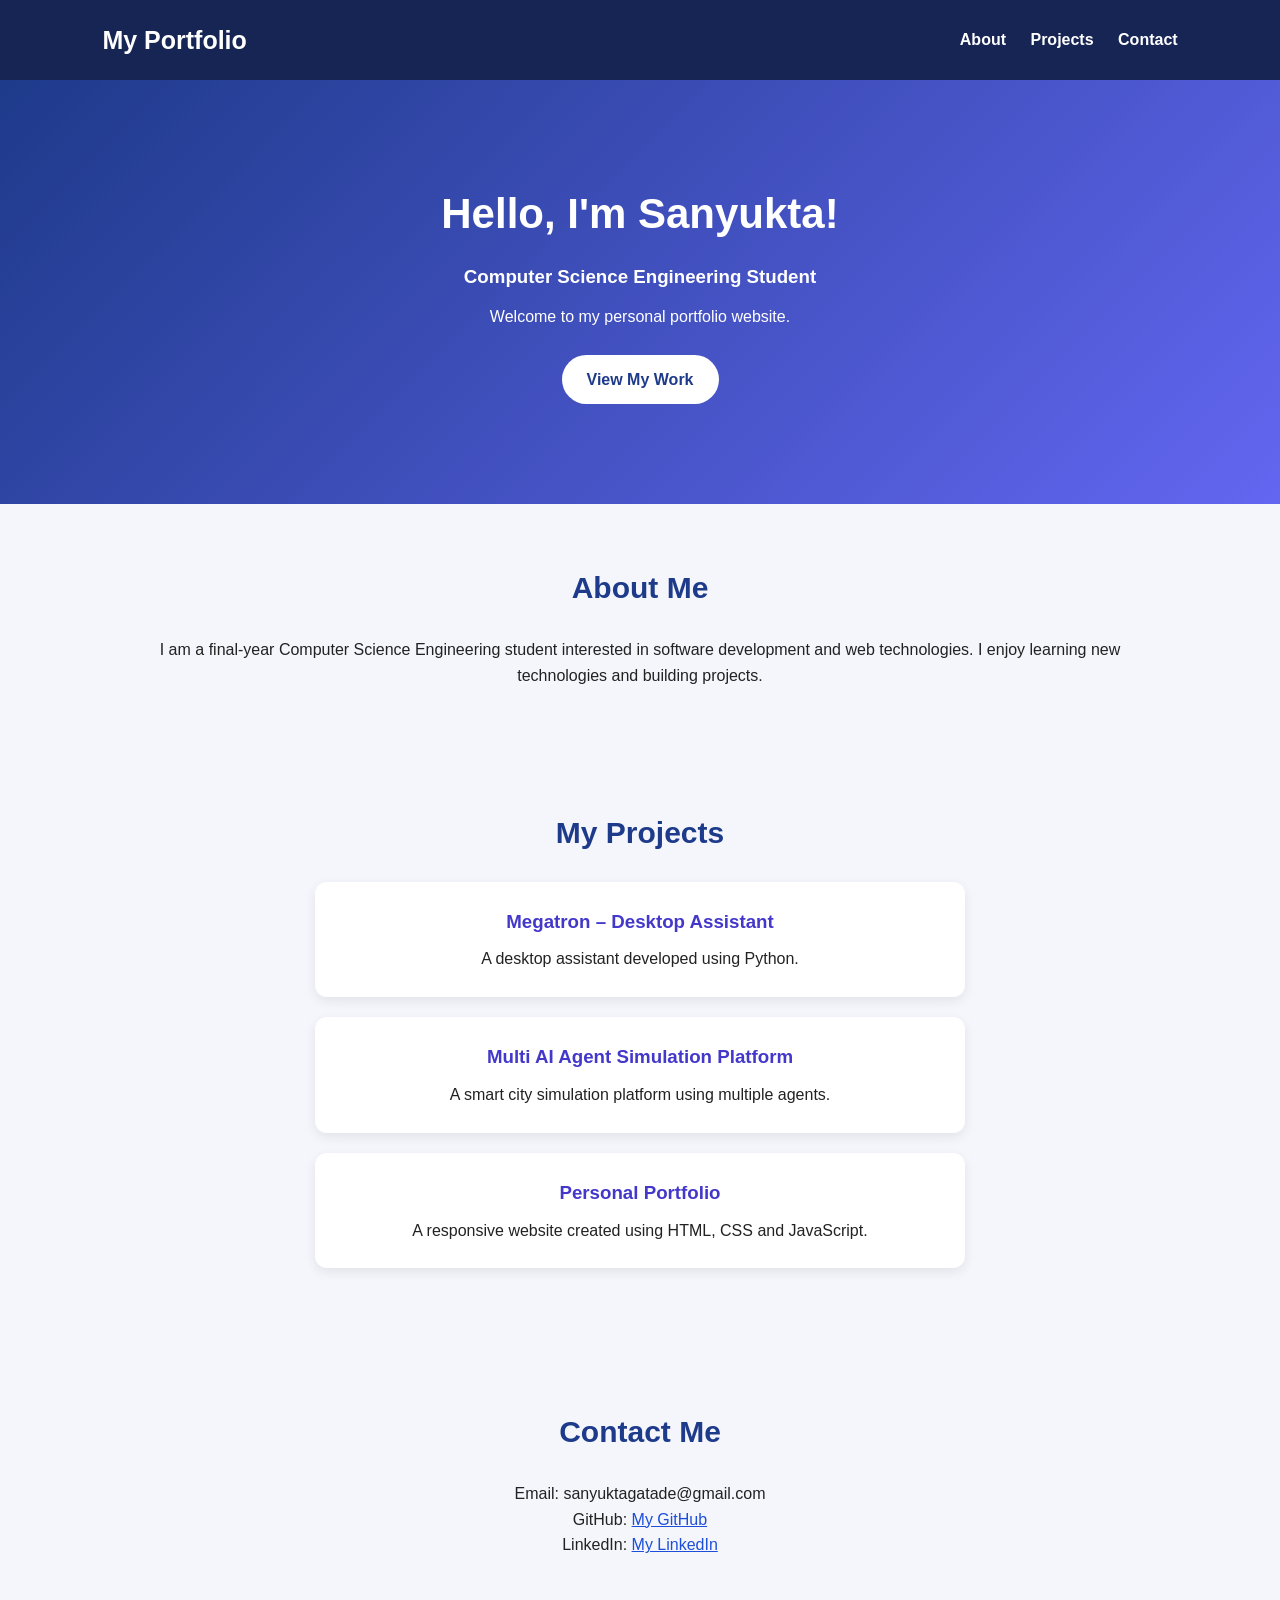
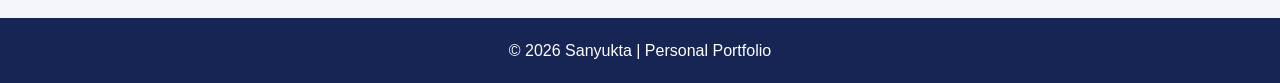
==== index.html @ fa6e3825 "Update LinkedIn link to include target attribute" ====
<!DOCTYPE html>
<html lang="en">
<head>
  <meta charset="UTF-8">
  <meta name="viewport" content="width=device-width, initial-scale=1.0">
  <title>My Personal Portfolio</title>
  <link rel="stylesheet" href="style.css">
</head>
<body>

  <header>
    <h2>My Portfolio</h2>
    <nav>
      <a href="#about">About</a>
      <a href="#projects">Projects</a>
      <a href="#contact">Contact</a>
    </nav>
  </header>

  <section class="hero">
    <h1>Hello, I'm Sanyukta!</h1>
    <h3>Computer Science Engineering Student</h3>
    <p>Welcome to my personal portfolio website.</p>
    <a href="#projects" class="btn">View My Work</a>
  </section>

  <section id="about">
    <h2>About Me</h2>
    <p>
      I am a final-year Computer Science Engineering student
      interested in software development and web technologies.
      I enjoy learning new technologies and building projects.
    </p>
  </section>

  <section id="projects">
    <h2>My Projects</h2>
    <div class="project">
      <h3>Megatron – Desktop Assistant</h3>
      <p>A desktop assistant developed using Python.</p>
    </div>
    <div class="project">
      <h3>Multi AI Agent Simulation Platform</h3>
      <p>A smart city simulation platform using multiple agents.</p>
    </div>
    <div class="project">
      <h3>Personal Portfolio</h3>
      <p>A responsive website created using HTML, CSS and JavaScript.</p>
    </div>
  </section>

  <section id="contact">
    <h2>Contact Me</h2>
    <p>Email: sanyuktagatade@gmail.com</p>
    <p>GitHub: <a href="https://github.com/sanyuktagatade-svg">My GitHub</a></p>
    <p>LinkedIn: <a href="https://www.linkedin.com/in/sanyukta-gatade-0a5b382b7/" target="_blank">My LinkedIn</a>
  </section>

  <footer>
    <p>© 2026 Sanyukta | Personal Portfolio</p>
  </footer>

  <script src="script.js"></script>
</body>
</html>
---- style.css ----
* {
  margin: 0;
  padding: 0;
  box-sizing: border-box;
  scroll-behavior: smooth;
}

body {
  font-family: Arial, sans-serif;
  background: #f4f6fb;
  color: #222;
  line-height: 1.6;
}

header {
  background: #172554;
  color: white;
  padding: 20px 8%;
  display: flex;
  justify-content: space-between;
  align-items: center;
  flex-wrap: wrap;
}

header h2 {
  font-size: 25px;
}

nav a {
  color: white;
  text-decoration: none;
  margin-left: 20px;
  font-weight: bold;
}

nav a:hover {
  color: #93c5fd;
}

.hero {
  text-align: center;
  padding: 100px 20px;
  background: linear-gradient(135deg, #1e3a8a, #6366f1);
  color: white;
}

.hero h1 {
  font-size: 42px;
  margin-bottom: 15px;
}

.hero h3 {
  margin-bottom: 12px;
}

.btn {
  display: inline-block;
  margin-top: 25px;
  padding: 12px 25px;
  background: white;
  color: #1e3a8a;
  border-radius: 25px;
  text-decoration: none;
  font-weight: bold;
}

section {
  padding: 60px 10%;
  text-align: center;
}

section h2 {
  color: #1e3a8a;
  font-size: 30px;
  margin-bottom: 25px;
}

.project {
  background: white;
  padding: 25px;
  margin: 20px auto;
  max-width: 650px;
  border-radius: 12px;
  box-shadow: 0 4px 12px rgba(0,0,0,0.08);
}

.project h3 {
  color: #4338ca;
  margin-bottom: 10px;
}

#contact a {
  color: #1d4ed8;
}

footer {
  background: #172554;
  color: white;
  text-align: center;
  padding: 20px;
}

@media (max-width: 600px) {
  header {
    flex-direction: column;
    gap: 15px;
  }

  nav a {
    margin: 0 7px;
  }

  .hero h1 {
    font-size: 30px;
  }

  section {
    padding: 45px 6%;
  }
}
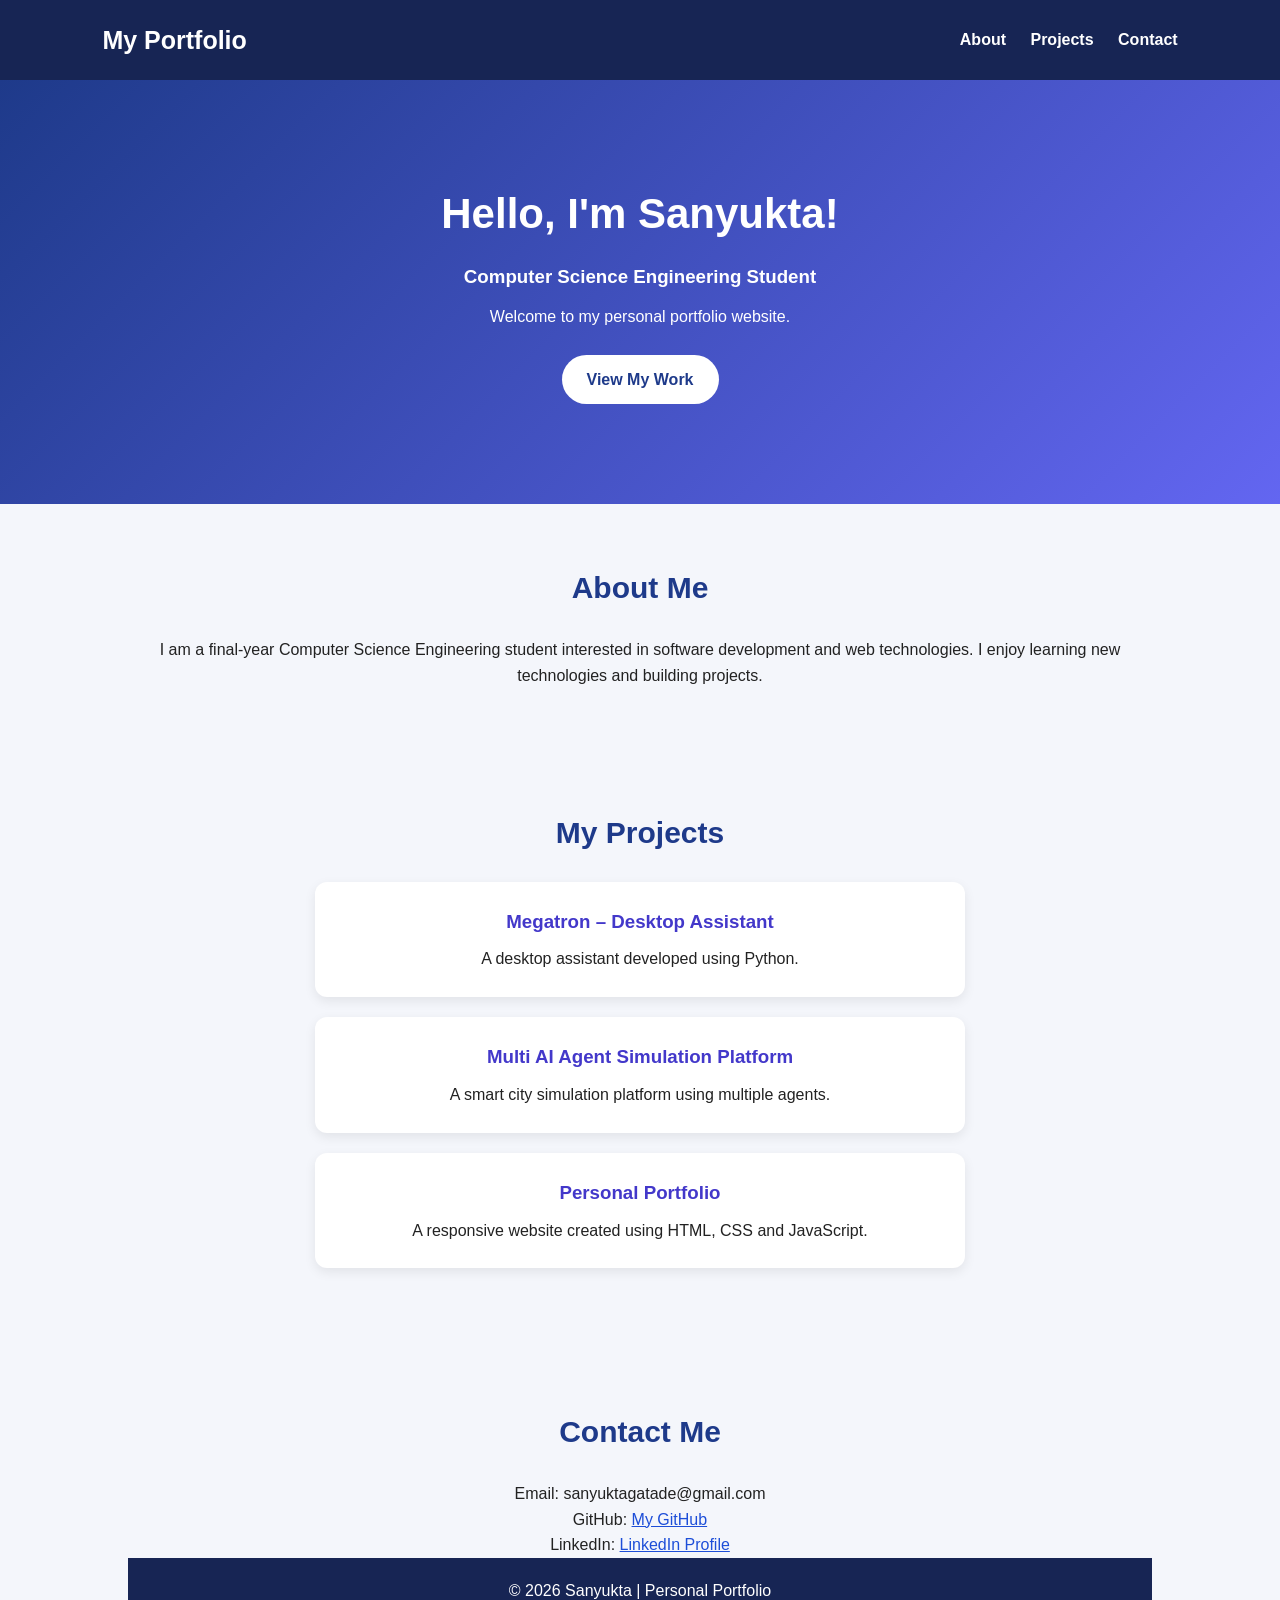
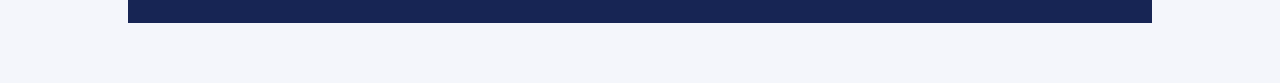
==== commit 941a2edb: "Update LinkedIn link text in index.html" ====
--- a/index.html
+++ b/index.html
@@ -53,7 +53,7 @@
     <h2>Contact Me</h2>
     <p>Email: sanyuktagatade@gmail.com</p>
     <p>GitHub: <a href="https://github.com/sanyuktagatade-svg">My GitHub</a></p>
-    <p>LinkedIn: <a href="https://www.linkedin.com/in/sanyukta-gatade-0a5b382b7/" target="_blank">My LinkedIn</a>
+    <p>LinkedIn: <a href="https://www.linkedin.com/in/sanyukta-gatade-0a5b382b7/">LinkedIn Profile</a></
   </section>
 
   <footer>
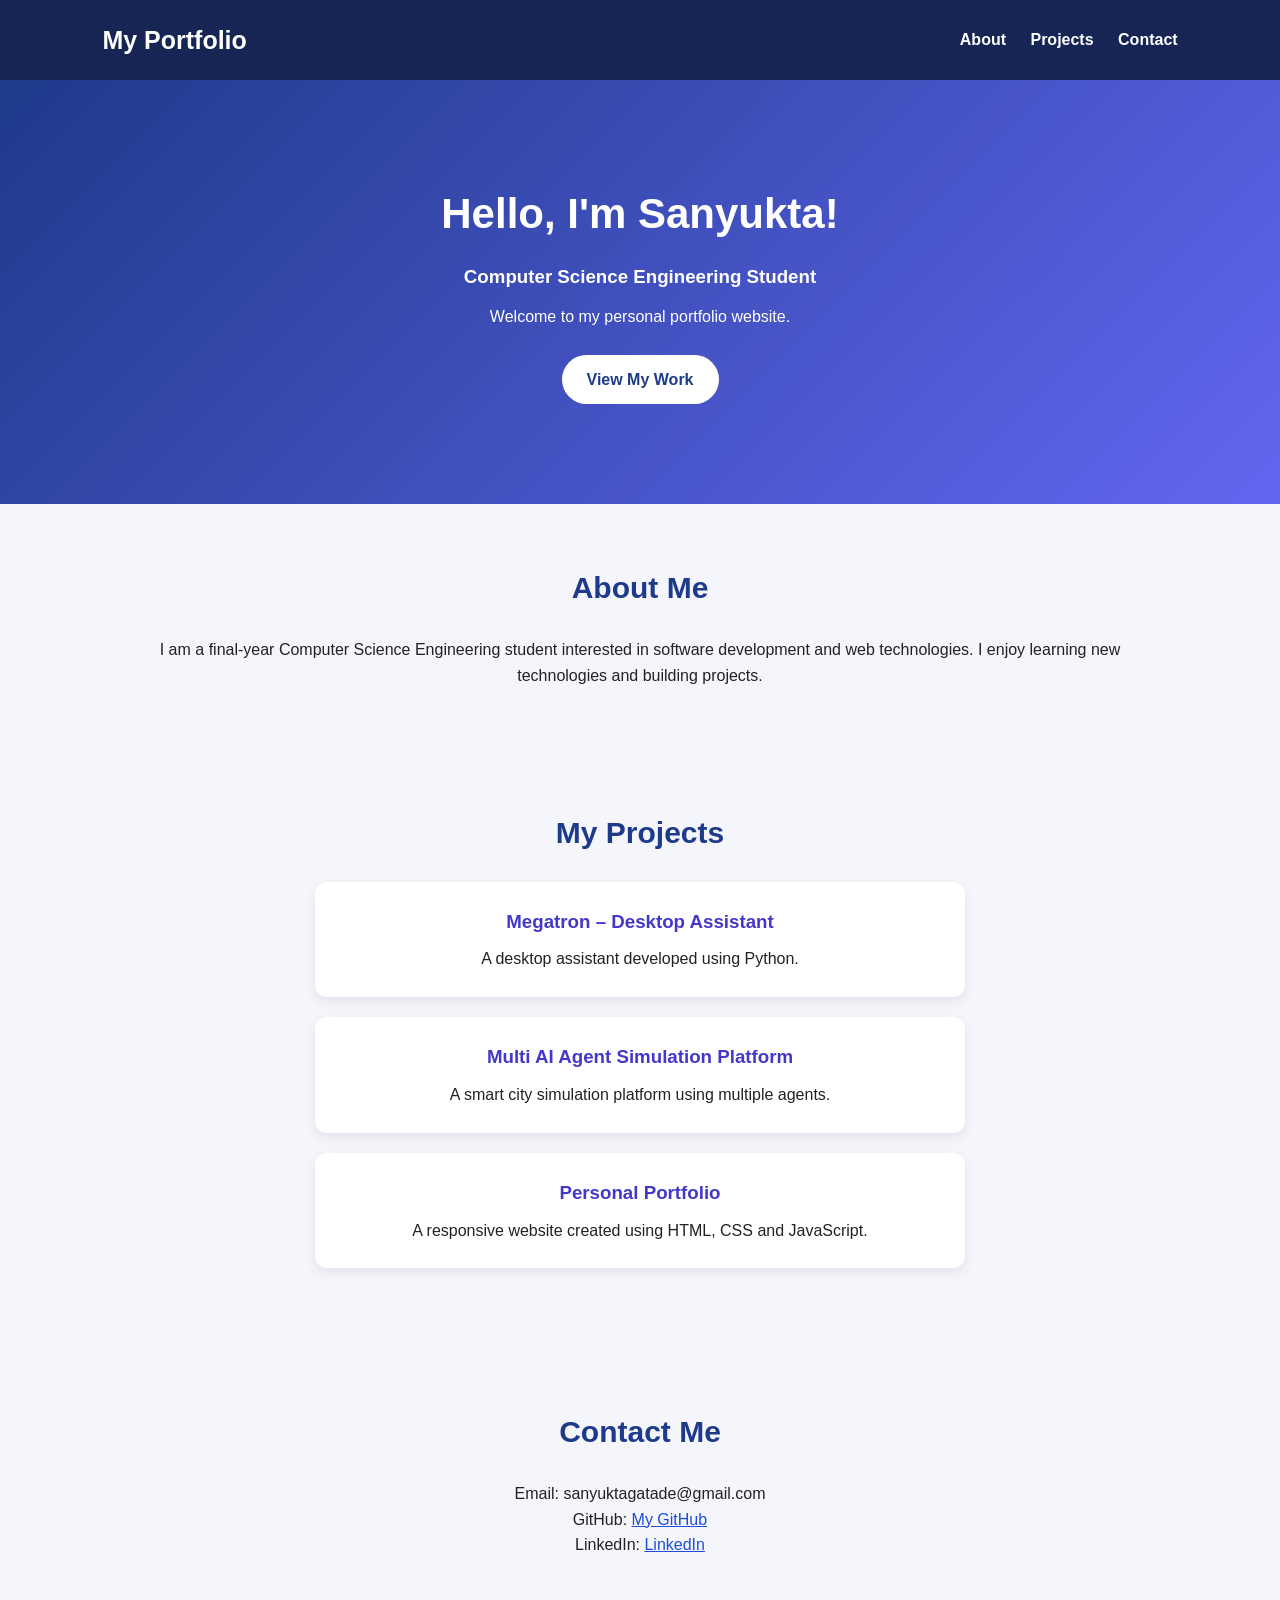
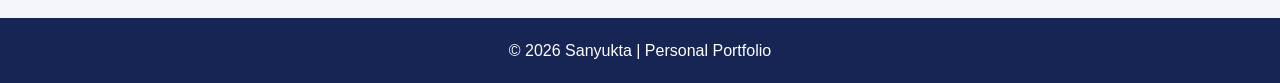
==== commit f4ee39ff: "Update LinkedIn link in contact section" ====
--- a/index.html
+++ b/index.html
@@ -53,7 +53,9 @@
     <h2>Contact Me</h2>
     <p>Email: sanyuktagatade@gmail.com</p>
     <p>GitHub: <a href="https://github.com/sanyuktagatade-svg">My GitHub</a></p>
-    <p>LinkedIn: <a href="https://www.linkedin.com/in/sanyukta-gatade-0a5b382b7/">LinkedIn Profile</a></
+    <p>LinkedIn: <a href="https://www.linkedin.com/in/sanyukta-gatade-0a5b382b7" target="_blank">
+    LinkedIn
+    </a></p>
   </section>
 
   <footer>
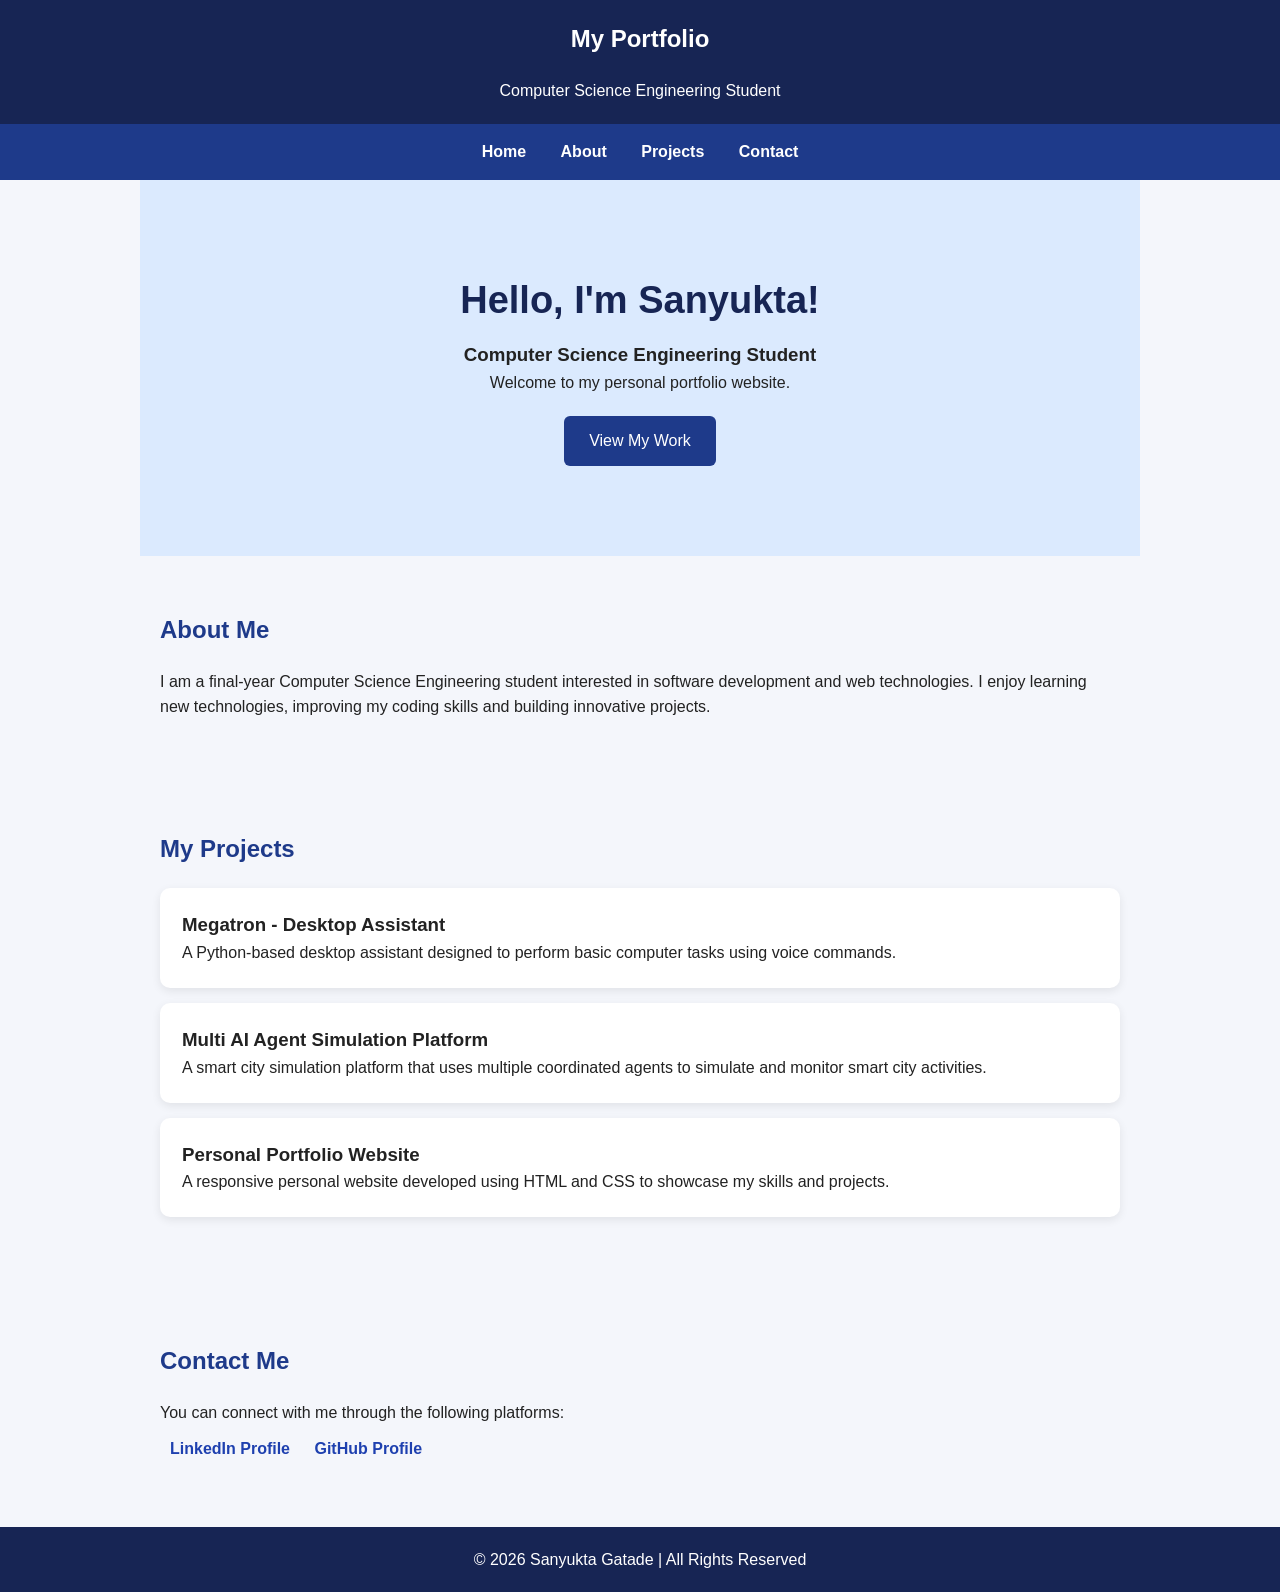
==== commit 787d9de3: "Revise portfolio layout and content in index.html Updated portfolio details and styling in index.htm" ====
--- a/index.html
+++ b/index.html
@@ -1,67 +1,195 @@
 <!DOCTYPE html>
 <html lang="en">
 <head>
-  <meta charset="UTF-8">
-  <meta name="viewport" content="width=device-width, initial-scale=1.0">
-  <title>My Personal Portfolio</title>
-  <link rel="stylesheet" href="style.css">
+    <meta charset="UTF-8">
+    <meta name="viewport" content="width=device-width, initial-scale=1.0">
+    <title>Sanyukta Gatade | Portfolio</title>
+
+    <style>
+        * {
+            margin: 0;
+            padding: 0;
+            box-sizing: border-box;
+            scroll-behavior: smooth;
+        }
+
+        body {
+            font-family: Arial, sans-serif;
+            background: #f4f6fb;
+            color: #222;
+            line-height: 1.6;
+        }
+
+        header {
+            background: #172554;
+            color: white;
+            padding: 20px;
+            text-align: center;
+        }
+
+        nav {
+            background: #1e3a8a;
+            padding: 15px;
+            text-align: center;
+        }
+
+        nav a {
+            color: white;
+            text-decoration: none;
+            margin: 0 15px;
+            font-weight: bold;
+        }
+
+        nav a:hover {
+            color: #facc15;
+        }
+
+        section {
+            padding: 55px 20px;
+            max-width: 1000px;
+            margin: auto;
+        }
+
+        #home {
+            text-align: center;
+            padding: 90px 20px;
+            background: #dbeafe;
+        }
+
+        h1 {
+            font-size: 38px;
+            color: #172554;
+            margin-bottom: 10px;
+        }
+
+        h2 {
+            color: #1e3a8a;
+            margin-bottom: 20px;
+        }
+
+        .btn {
+            display: inline-block;
+            background: #1e3a8a;
+            color: white;
+            padding: 12px 25px;
+            margin-top: 20px;
+            text-decoration: none;
+            border-radius: 6px;
+        }
+
+        .btn:hover {
+            background: #2563eb;
+        }
+
+        .project {
+            background: white;
+            padding: 22px;
+            margin: 15px 0;
+            border-radius: 10px;
+            box-shadow: 0 3px 10px #00000015;
+        }
+
+        .contact-links a {
+            display: inline-block;
+            color: #1e40af;
+            margin: 10px;
+            font-weight: bold;
+            text-decoration: none;
+        }
+
+        footer {
+            background: #172554;
+            color: white;
+            text-align: center;
+            padding: 20px;
+        }
+    </style>
 </head>
+
 <body>
 
-  <header>
-    <h2>My Portfolio</h2>
-    <nav>
-      <a href="#about">About</a>
-      <a href="#projects">Projects</a>
-      <a href="#contact">Contact</a>
-    </nav>
-  </header>
+<header>
+    <h2 style="color:white;">My Portfolio</h2>
+    <p>Computer Science Engineering Student</p>
+</header>
 
-  <section class="hero">
+<nav>
+    <a href="#home">Home</a>
+    <a href="#about">About</a>
+    <a href="#projects">Projects</a>
+    <a href="#contact">Contact</a>
+</nav>
+
+<section id="home">
     <h1>Hello, I'm Sanyukta!</h1>
     <h3>Computer Science Engineering Student</h3>
     <p>Welcome to my personal portfolio website.</p>
+
     <a href="#projects" class="btn">View My Work</a>
-  </section>
+</section>
 
-  <section id="about">
+<section id="about">
     <h2>About Me</h2>
     <p>
-      I am a final-year Computer Science Engineering student
-      interested in software development and web technologies.
-      I enjoy learning new technologies and building projects.
+        I am a final-year Computer Science Engineering student
+        interested in software development and web technologies.
+        I enjoy learning new technologies, improving my coding
+        skills and building innovative projects.
     </p>
-  </section>
+</section>
 
-  <section id="projects">
+<section id="projects">
     <h2>My Projects</h2>
+
     <div class="project">
-      <h3>Megatron – Desktop Assistant</h3>
-      <p>A desktop assistant developed using Python.</p>
+        <h3>Megatron - Desktop Assistant</h3>
+        <p>
+            A Python-based desktop assistant designed to perform
+            basic computer tasks using voice commands.
+        </p>
     </div>
+
     <div class="project">
-      <h3>Multi AI Agent Simulation Platform</h3>
-      <p>A smart city simulation platform using multiple agents.</p>
+        <h3>Multi AI Agent Simulation Platform</h3>
+        <p>
+            A smart city simulation platform that uses multiple
+            coordinated agents to simulate and monitor
+            smart city activities.
+        </p>
     </div>
+
     <div class="project">
-      <h3>Personal Portfolio</h3>
-      <p>A responsive website created using HTML, CSS and JavaScript.</p>
+        <h3>Personal Portfolio Website</h3>
+        <p>
+            A responsive personal website developed using
+            HTML and CSS to showcase my skills and projects.
+        </p>
     </div>
-  </section>
+</section>
 
-  <section id="contact">
+<section id="contact">
     <h2>Contact Me</h2>
-    <p>Email: sanyuktagatade@gmail.com</p>
-    <p>GitHub: <a href="https://github.com/sanyuktagatade-svg">My GitHub</a></p>
-    <p>LinkedIn: <a href="https://www.linkedin.com/in/sanyukta-gatade-0a5b382b7" target="_blank">
-    LinkedIn
-    </a></p>
-  </section>
 
-  <footer>
-    <p>© 2026 Sanyukta | Personal Portfolio</p>
-  </footer>
+    <p>You can connect with me through the following platforms:</p>
 
-  <script src="script.js"></script>
+    <div class="contact-links">
+
+        <a href="https://www.linkedin.com/in/sanyukta-gatade-0a5b382b7"
+           target="_blank" rel="noopener noreferrer">
+            LinkedIn Profile
+        </a>
+
+        <a href="https://github.com/sanyuktagatade-svg"
+           target="_blank" rel="noopener noreferrer">
+            GitHub Profile
+        </a>
+
+    </div>
+</section>
+
+<footer>
+    <p>© 2026 Sanyukta Gatade | All Rights Reserved</p>
+</footer>
+
 </body>
 </html>
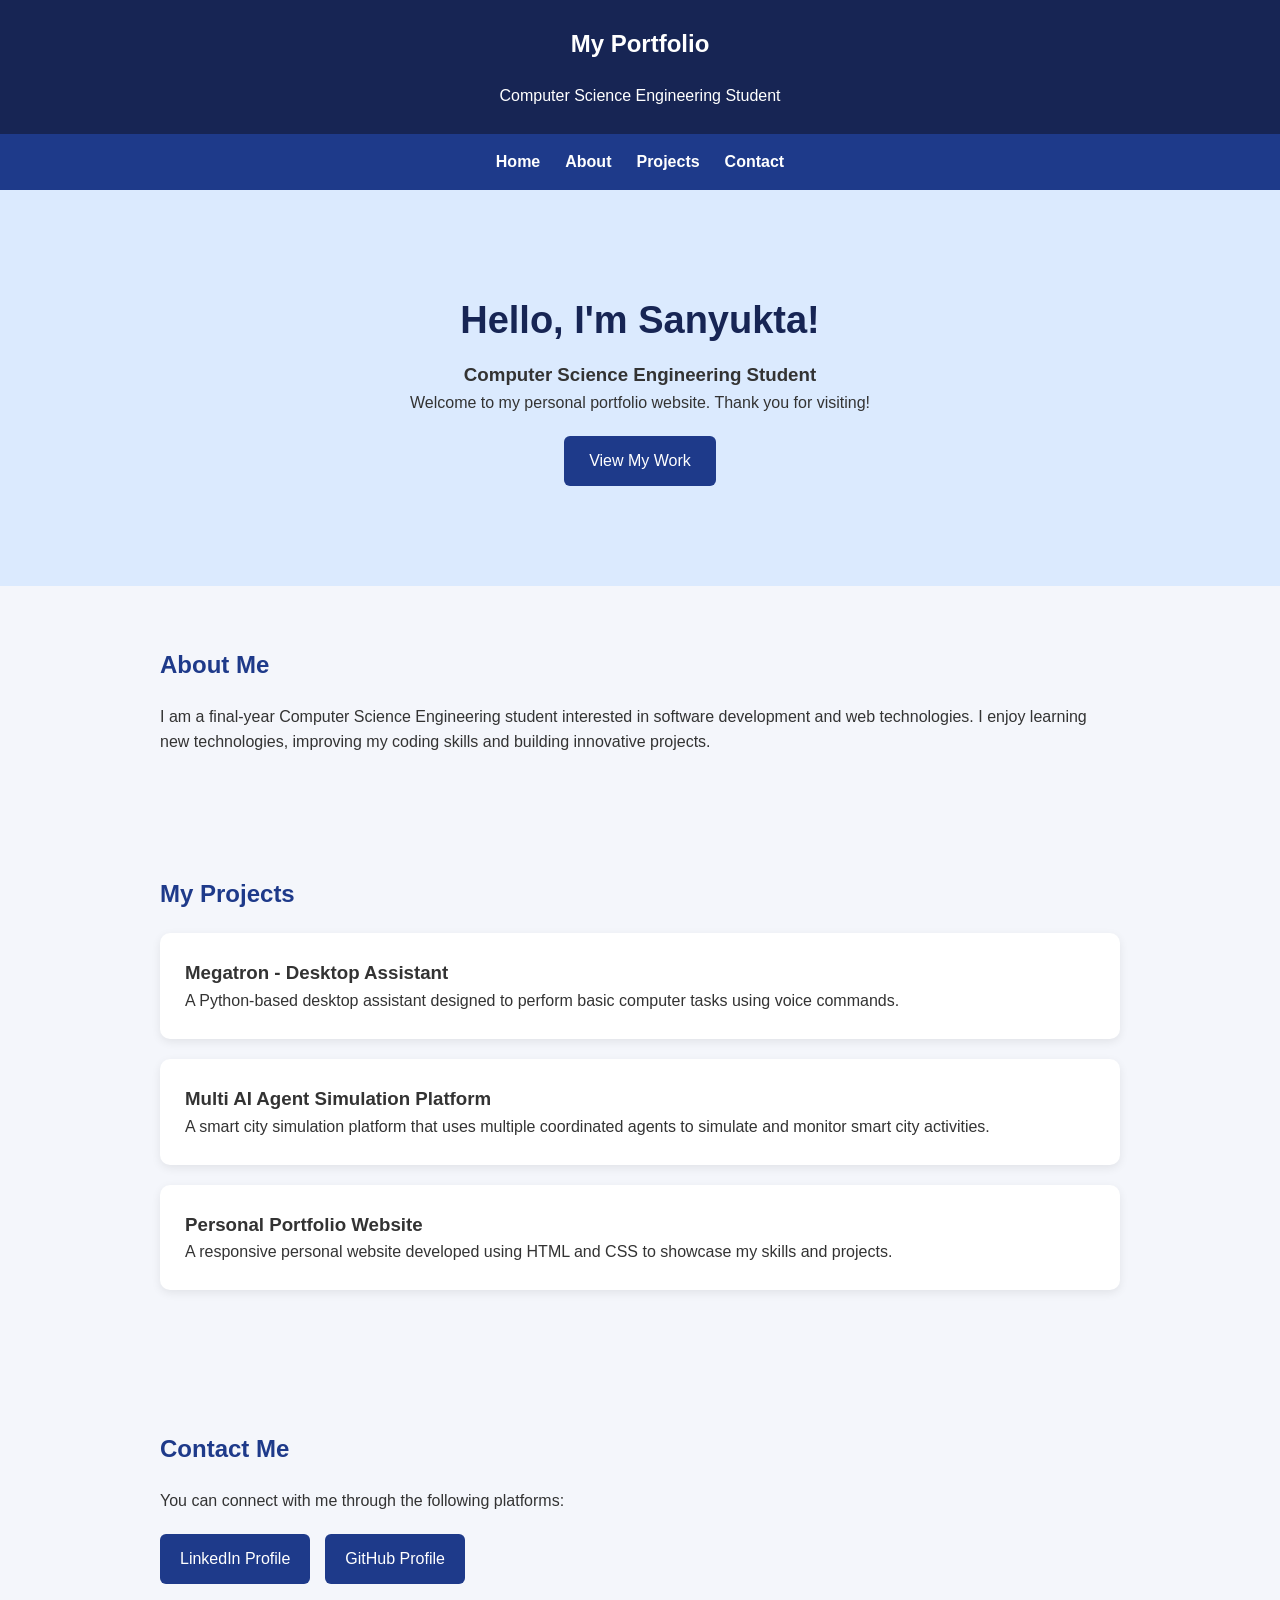
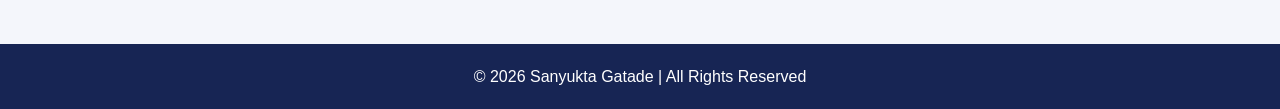
==== commit b1fcda59: "Revise title and enhance CSS styling Updated the title and improved styling for various elements in " ====
--- a/index.html
+++ b/index.html
@@ -3,41 +3,52 @@
 <head>
     <meta charset="UTF-8">
     <meta name="viewport" content="width=device-width, initial-scale=1.0">
-    <title>Sanyukta Gatade | Portfolio</title>
+
+    <title>Sanyukta Gatade | My Portfolio</title>
 
     <style>
         * {
             margin: 0;
             padding: 0;
             box-sizing: border-box;
+        }
+
+        html {
             scroll-behavior: smooth;
+            scroll-padding-top: 75px;
         }
 
         body {
             font-family: Arial, sans-serif;
             background: #f4f6fb;
-            color: #222;
+            color: #333;
             line-height: 1.6;
         }
 
         header {
             background: #172554;
             color: white;
-            padding: 20px;
             text-align: center;
+            padding: 25px;
         }
 
         nav {
             background: #1e3a8a;
             padding: 15px;
-            text-align: center;
+            display: flex;
+            justify-content: center;
+            flex-wrap: wrap;
+            gap: 25px;
+            position: sticky;
+            top: 0;
+            z-index: 100;
         }
 
         nav a {
             color: white;
             text-decoration: none;
-            margin: 0 15px;
             font-weight: bold;
+            cursor: pointer;
         }
 
         nav a:hover {
@@ -45,20 +56,22 @@
         }
 
         section {
-            padding: 55px 20px;
             max-width: 1000px;
             margin: auto;
+            padding: 60px 20px;
+            scroll-margin-top: 75px;
         }
 
         #home {
+            max-width: 100%;
+            background: #dbeafe;
             text-align: center;
-            padding: 90px 20px;
-            background: #dbeafe;
-        }
-
-        h1 {
+            padding: 100px 20px;
+        }
+
+        #home h1 {
+            color: #172554;
             font-size: 38px;
-            color: #172554;
             margin-bottom: 10px;
         }
 
@@ -73,8 +86,8 @@
             color: white;
             padding: 12px 25px;
             margin-top: 20px;
+            border-radius: 6px;
             text-decoration: none;
-            border-radius: 6px;
         }
 
         .btn:hover {
@@ -83,18 +96,30 @@
 
         .project {
             background: white;
-            padding: 22px;
-            margin: 15px 0;
+            padding: 25px;
+            margin-bottom: 20px;
             border-radius: 10px;
-            box-shadow: 0 3px 10px #00000015;
+            box-shadow: 0 3px 10px rgba(0,0,0,0.08);
+        }
+
+        .contact-links {
+            display: flex;
+            flex-wrap: wrap;
+            gap: 15px;
+            margin-top: 20px;
         }
 
         .contact-links a {
             display: inline-block;
-            color: #1e40af;
-            margin: 10px;
-            font-weight: bold;
+            background: #1e3a8a;
+            color: white;
+            padding: 12px 20px;
+            border-radius: 6px;
             text-decoration: none;
+        }
+
+        .contact-links a:hover {
+            background: #2563eb;
         }
 
         footer {
@@ -103,93 +128,125 @@
             text-align: center;
             padding: 20px;
         }
+
+        @media (max-width: 600px) {
+            #home h1 {
+                font-size: 28px;
+            }
+
+            nav {
+                gap: 15px;
+            }
+
+            section {
+                padding: 45px 18px;
+            }
+        }
     </style>
 </head>
 
 <body>
 
-<header>
-    <h2 style="color:white;">My Portfolio</h2>
-    <p>Computer Science Engineering Student</p>
-</header>
-
-<nav>
-    <a href="#home">Home</a>
-    <a href="#about">About</a>
-    <a href="#projects">Projects</a>
-    <a href="#contact">Contact</a>
-</nav>
-
-<section id="home">
-    <h1>Hello, I'm Sanyukta!</h1>
-    <h3>Computer Science Engineering Student</h3>
-    <p>Welcome to my personal portfolio website.</p>
-
-    <a href="#projects" class="btn">View My Work</a>
-</section>
-
-<section id="about">
-    <h2>About Me</h2>
-    <p>
-        I am a final-year Computer Science Engineering student
-        interested in software development and web technologies.
-        I enjoy learning new technologies, improving my coding
-        skills and building innovative projects.
-    </p>
-</section>
-
-<section id="projects">
-    <h2>My Projects</h2>
-
-    <div class="project">
-        <h3>Megatron - Desktop Assistant</h3>
+    <!-- HEADER -->
+    <header>
+        <h2 style="color:white;">My Portfolio</h2>
+        <p>Computer Science Engineering Student</p>
+    </header>
+
+    <!-- NAVIGATION -->
+    <nav>
+        <a href="#home">Home</a>
+        <a href="#about">About</a>
+        <a href="#projects">Projects</a>
+        <a href="#contact">Contact</a>
+    </nav>
+
+    <!-- HOME -->
+    <section id="home">
+        <h1>Hello, I'm Sanyukta!</h1>
+        <h3>Computer Science Engineering Student</h3>
+
         <p>
-            A Python-based desktop assistant designed to perform
-            basic computer tasks using voice commands.
+            Welcome to my personal portfolio website.
+            Thank you for visiting!
         </p>
-    </div>
-
-    <div class="project">
-        <h3>Multi AI Agent Simulation Platform</h3>
+
+        <a href="#projects" class="btn">View My Work</a>
+    </section>
+
+    <!-- ABOUT -->
+    <section id="about">
+        <h2>About Me</h2>
+
         <p>
-            A smart city simulation platform that uses multiple
-            coordinated agents to simulate and monitor
-            smart city activities.
+            I am a final-year Computer Science Engineering student
+            interested in software development and web technologies.
+            I enjoy learning new technologies, improving my coding
+            skills and building innovative projects.
         </p>
-    </div>
-
-    <div class="project">
-        <h3>Personal Portfolio Website</h3>
+    </section>
+
+    <!-- PROJECTS -->
+    <section id="projects">
+        <h2>My Projects</h2>
+
+        <div class="project">
+            <h3>Megatron - Desktop Assistant</h3>
+            <p>
+                A Python-based desktop assistant designed to perform
+                basic computer tasks using voice commands.
+            </p>
+        </div>
+
+        <div class="project">
+            <h3>Multi AI Agent Simulation Platform</h3>
+            <p>
+                A smart city simulation platform that uses multiple
+                coordinated agents to simulate and monitor smart
+                city activities.
+            </p>
+        </div>
+
+        <div class="project">
+            <h3>Personal Portfolio Website</h3>
+            <p>
+                A responsive personal website developed using
+                HTML and CSS to showcase my skills and projects.
+            </p>
+        </div>
+    </section>
+
+    <!-- CONTACT -->
+    <section id="contact">
+        <h2>Contact Me</h2>
+
         <p>
-            A responsive personal website developed using
-            HTML and CSS to showcase my skills and projects.
+            You can connect with me through the following platforms:
         </p>
-    </div>
-</section>
-
-<section id="contact">
-    <h2>Contact Me</h2>
-
-    <p>You can connect with me through the following platforms:</p>
-
-    <div class="contact-links">
-
-        <a href="https://www.linkedin.com/in/sanyukta-gatade-0a5b382b7"
-           target="_blank" rel="noopener noreferrer">
-            LinkedIn Profile
-        </a>
-
-        <a href="https://github.com/sanyuktagatade-svg"
-           target="_blank" rel="noopener noreferrer">
-            GitHub Profile
-        </a>
-
-    </div>
-</section>
-
-<footer>
-    <p>© 2026 Sanyukta Gatade | All Rights Reserved</p>
-</footer>
+
+        <div class="contact-links">
+
+            <a
+                href="https://www.linkedin.com/in/sanyukta-raju-gatade-0a5b382b7"
+                target="_blank"
+                rel="noopener noreferrer">
+                LinkedIn Profile
+            </a>
+
+            <a
+                href="https://github.com/sanyuktagatade-svg"
+                target="_blank"
+                rel="noopener noreferrer">
+                GitHub Profile
+            </a>
+
+        </div>
+    </section>
+
+    <!-- FOOTER -->
+    <footer>
+        <p>© 2026 Sanyukta Gatade | All Rights Reserved</p>
+    </footer>
 
 </body>
 </html>
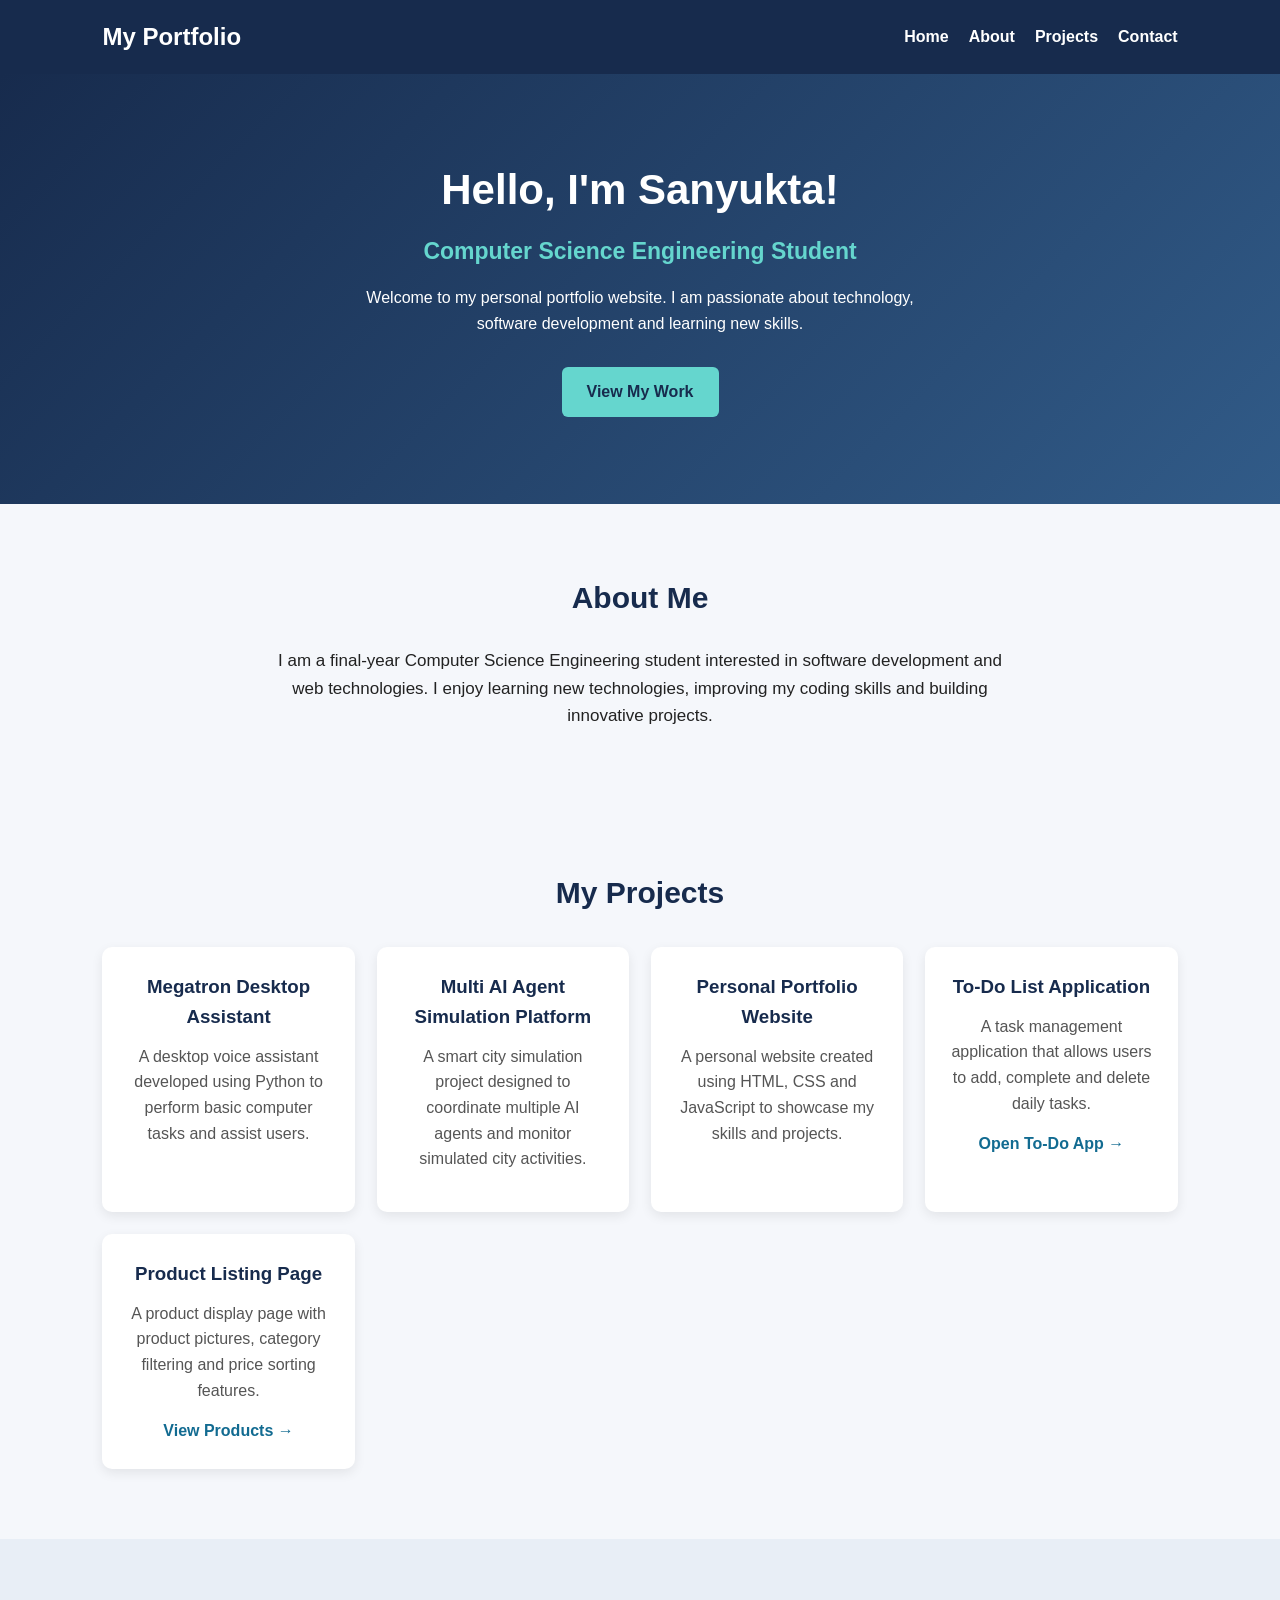
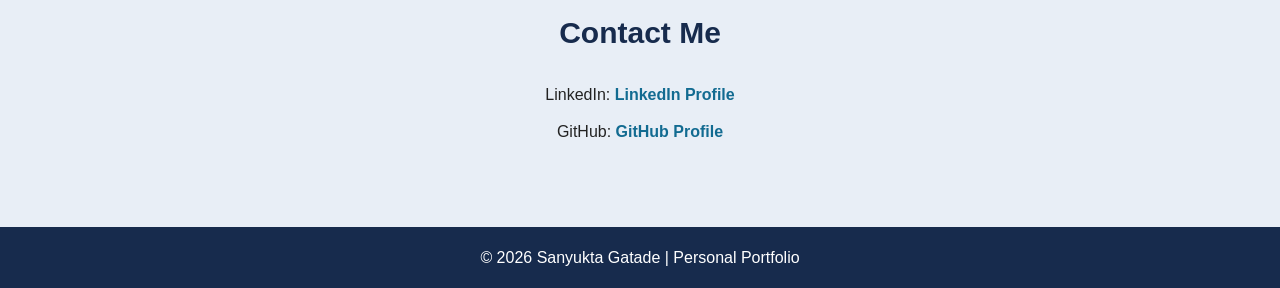
==== commit 9a524f3f: "Refactor index.html for improved portfolio layout Updated the portfolio layout and styles, including" ====
--- a/index.html
+++ b/index.html
@@ -1,252 +1,312 @@
 <!DOCTYPE html>
 <html lang="en">
 <head>
-    <meta charset="UTF-8">
-    <meta name="viewport" content="width=device-width, initial-scale=1.0">
-
-    <title>Sanyukta Gatade | My Portfolio</title>
-
-    <style>
-        * {
-            margin: 0;
-            padding: 0;
-            box-sizing: border-box;
-        }
-
-        html {
-            scroll-behavior: smooth;
-            scroll-padding-top: 75px;
-        }
-
-        body {
-            font-family: Arial, sans-serif;
-            background: #f4f6fb;
-            color: #333;
-            line-height: 1.6;
-        }
-
-        header {
-            background: #172554;
-            color: white;
-            text-align: center;
-            padding: 25px;
-        }
-
-        nav {
-            background: #1e3a8a;
-            padding: 15px;
-            display: flex;
-            justify-content: center;
-            flex-wrap: wrap;
-            gap: 25px;
-            position: sticky;
-            top: 0;
-            z-index: 100;
-        }
-
-        nav a {
-            color: white;
-            text-decoration: none;
-            font-weight: bold;
-            cursor: pointer;
-        }
-
-        nav a:hover {
-            color: #facc15;
-        }
-
-        section {
-            max-width: 1000px;
-            margin: auto;
-            padding: 60px 20px;
-            scroll-margin-top: 75px;
-        }
-
-        #home {
-            max-width: 100%;
-            background: #dbeafe;
-            text-align: center;
-            padding: 100px 20px;
-        }
-
-        #home h1 {
-            color: #172554;
-            font-size: 38px;
-            margin-bottom: 10px;
-        }
-
-        h2 {
-            color: #1e3a8a;
-            margin-bottom: 20px;
-        }
-
-        .btn {
-            display: inline-block;
-            background: #1e3a8a;
-            color: white;
-            padding: 12px 25px;
-            margin-top: 20px;
-            border-radius: 6px;
-            text-decoration: none;
-        }
-
-        .btn:hover {
-            background: #2563eb;
-        }
-
-        .project {
-            background: white;
-            padding: 25px;
-            margin-bottom: 20px;
-            border-radius: 10px;
-            box-shadow: 0 3px 10px rgba(0,0,0,0.08);
-        }
-
-        .contact-links {
-            display: flex;
-            flex-wrap: wrap;
-            gap: 15px;
-            margin-top: 20px;
-        }
-
-        .contact-links a {
-            display: inline-block;
-            background: #1e3a8a;
-            color: white;
-            padding: 12px 20px;
-            border-radius: 6px;
-            text-decoration: none;
-        }
-
-        .contact-links a:hover {
-            background: #2563eb;
-        }
-
-        footer {
-            background: #172554;
-            color: white;
-            text-align: center;
-            padding: 20px;
-        }
-
-        @media (max-width: 600px) {
-            #home h1 {
-                font-size: 28px;
-            }
-
-            nav {
-                gap: 15px;
-            }
-
-            section {
-                padding: 45px 18px;
-            }
-        }
-    </style>
+  <meta charset="UTF-8">
+  <meta name="viewport" content="width=device-width, initial-scale=1.0">
+  <title>Sanyukta Gatade | Portfolio</title>
+
+  <style>
+    * {
+      margin: 0;
+      padding: 0;
+      box-sizing: border-box;
+      scroll-behavior: smooth;
+    }
+
+    body {
+      font-family: Arial, sans-serif;
+      background: #f5f7fb;
+      color: #222;
+      line-height: 1.6;
+    }
+
+    header {
+      background: #172b4d;
+      color: white;
+      padding: 18px 8%;
+      display: flex;
+      justify-content: space-between;
+      align-items: center;
+      flex-wrap: wrap;
+      gap: 15px;
+    }
+
+    header h2 {
+      font-size: 24px;
+    }
+
+    nav {
+      display: flex;
+      flex-wrap: wrap;
+      gap: 20px;
+    }
+
+    nav a {
+      color: white;
+      text-decoration: none;
+      font-weight: bold;
+    }
+
+    nav a:hover {
+      color: #65d6ce;
+    }
+
+    section {
+      padding: 70px 8%;
+      text-align: center;
+    }
+
+    .home {
+      min-height: 430px;
+      background: linear-gradient(135deg, #172b4d, #315b88);
+      color: white;
+      display: flex;
+      flex-direction: column;
+      justify-content: center;
+      align-items: center;
+    }
+
+    .home h1 {
+      font-size: 42px;
+      margin-bottom: 10px;
+    }
+
+    .home h3 {
+      font-size: 23px;
+      margin-bottom: 15px;
+      color: #65d6ce;
+    }
+
+    .home p {
+      max-width: 600px;
+      margin-bottom: 25px;
+    }
+
+    .btn {
+      display: inline-block;
+      background: #65d6ce;
+      color: #172b4d;
+      padding: 12px 25px;
+      border-radius: 6px;
+      text-decoration: none;
+      font-weight: bold;
+      margin: 6px;
+    }
+
+    .btn:hover {
+      background: white;
+    }
+
+    .section-title {
+      font-size: 30px;
+      color: #172b4d;
+      margin-bottom: 25px;
+    }
+
+    .about p {
+      max-width: 750px;
+      margin: auto;
+      font-size: 17px;
+    }
+
+    .project-container {
+      display: grid;
+      grid-template-columns: repeat(auto-fit, minmax(240px, 1fr));
+      gap: 22px;
+      margin-top: 30px;
+    }
+
+    .project-card {
+      background: white;
+      padding: 25px;
+      border-radius: 10px;
+      box-shadow: 0 4px 12px rgba(0,0,0,0.08);
+      transition: transform 0.3s;
+    }
+
+    .project-card:hover {
+      transform: translateY(-5px);
+    }
+
+    .project-card h3 {
+      color: #172b4d;
+      margin-bottom: 12px;
+    }
+
+    .project-card p {
+      margin-bottom: 15px;
+      color: #555;
+    }
+
+    .project-link {
+      display: inline-block;
+      color: #126b91;
+      font-weight: bold;
+      text-decoration: none;
+    }
+
+    .project-link:hover {
+      text-decoration: underline;
+    }
+
+    .contact {
+      background: #e8eef6;
+    }
+
+    .contact p {
+      margin: 12px;
+    }
+
+    .contact a {
+      color: #126b91;
+      font-weight: bold;
+      text-decoration: none;
+    }
+
+    footer {
+      background: #172b4d;
+      color: white;
+      text-align: center;
+      padding: 18px;
+    }
+
+    @media (max-width: 600px) {
+      header {
+        justify-content: center;
+        text-align: center;
+      }
+
+      nav {
+        justify-content: center;
+        gap: 12px;
+      }
+
+      .home h1 {
+        font-size: 32px;
+      }
+
+      section {
+        padding: 50px 6%;
+      }
+    }
+  </style>
 </head>
 
 <body>
 
-    <!-- HEADER -->
-    <header>
-        <h2 style="color:white;">My Portfolio</h2>
-        <p>Computer Science Engineering Student</p>
-    </header>
-
-    <!-- NAVIGATION -->
+  <header>
+    <h2>My Portfolio</h2>
+
     <nav>
-        <a href="#home">Home</a>
-        <a href="#about">About</a>
-        <a href="#projects">Projects</a>
-        <a href="#contact">Contact</a>
+      <a href="#home">Home</a>
+      <a href="#about">About</a>
+      <a href="#projects">Projects</a>
+      <a href="#contact">Contact</a>
     </nav>
-
-    <!-- HOME -->
-    <section id="home">
-        <h1>Hello, I'm Sanyukta!</h1>
-        <h3>Computer Science Engineering Student</h3>
-
-        <p>
-            Welcome to my personal portfolio website.
-            Thank you for visiting!
-        </p>
-
-        <a href="#projects" class="btn">View My Work</a>
-    </section>
-
-    <!-- ABOUT -->
-    <section id="about">
-        <h2>About Me</h2>
-
-        <p>
-            I am a final-year Computer Science Engineering student
-            interested in software development and web technologies.
-            I enjoy learning new technologies, improving my coding
-            skills and building innovative projects.
-        </p>
-    </section>
-
-    <!-- PROJECTS -->
-    <section id="projects">
-        <h2>My Projects</h2>
-
-        <div class="project">
-            <h3>Megatron - Desktop Assistant</h3>
-            <p>
-                A Python-based desktop assistant designed to perform
-                basic computer tasks using voice commands.
-            </p>
-        </div>
-
-        <div class="project">
-            <h3>Multi AI Agent Simulation Platform</h3>
-            <p>
-                A smart city simulation platform that uses multiple
-                coordinated agents to simulate and monitor smart
-                city activities.
-            </p>
-        </div>
-
-        <div class="project">
-            <h3>Personal Portfolio Website</h3>
-            <p>
-                A responsive personal website developed using
-                HTML and CSS to showcase my skills and projects.
-            </p>
-        </div>
-    </section>
-
-    <!-- CONTACT -->
-    <section id="contact">
-        <h2>Contact Me</h2>
-
-        <p>
-            You can connect with me through the following platforms:
-        </p>
-
-        <div class="contact-links">
-
-            <a
-                href="https://www.linkedin.com/in/sanyukta-raju-gatade-0a5b382b7"
-                target="_blank"
-                rel="noopener noreferrer">
-                LinkedIn Profile
-            </a>
-
-            <a
-                href="https://github.com/sanyuktagatade-svg"
-                target="_blank"
-                rel="noopener noreferrer">
-                GitHub Profile
-            </a>
-
-        </div>
-    </section>
-
-    <!-- FOOTER -->
-    <footer>
-        <p>© 2026 Sanyukta Gatade | All Rights Reserved</p>
-    </footer>
+  </header>
+
+  <section class="home" id="home">
+    <h1>Hello, I'm Sanyukta!</h1>
+    <h3>Computer Science Engineering Student</h3>
+
+    <p>
+      Welcome to my personal portfolio website.
+      I am passionate about technology, software development
+      and learning new skills.
+    </p>
+
+    <a href="#projects" class="btn">View My Work</a>
+  </section>
+
+  <section class="about" id="about">
+    <h2 class="section-title">About Me</h2>
+
+    <p>
+      I am a final-year Computer Science Engineering student
+      interested in software development and web technologies.
+      I enjoy learning new technologies, improving my coding
+      skills and building innovative projects.
+    </p>
+  </section>
+
+  <section id="projects">
+    <h2 class="section-title">My Projects</h2>
+
+    <div class="project-container">
+
+      <div class="project-card">
+        <h3>Megatron Desktop Assistant</h3>
+        <p>
+          A desktop voice assistant developed using Python
+          to perform basic computer tasks and assist users.
+        </p>
+      </div>
+
+      <div class="project-card">
+        <h3>Multi AI Agent Simulation Platform</h3>
+        <p>
+          A smart city simulation project designed to
+          coordinate multiple AI agents and monitor
+          simulated city activities.
+        </p>
+      </div>
+
+      <div class="project-card">
+        <h3>Personal Portfolio Website</h3>
+        <p>
+          A personal website created using HTML, CSS
+          and JavaScript to showcase my skills and projects.
+        </p>
+      </div>
+
+      <div class="project-card">
+        <h3>To-Do List Application</h3>
+        <p>
+          A task management application that allows users
+          to add, complete and delete daily tasks.
+        </p>
+        <a href="todo.html" class="project-link">
+          Open To-Do App →
+        </a>
+      </div>
+
+      <div class="project-card">
+        <h3>Product Listing Page</h3>
+        <p>
+          A product display page with product pictures,
+          category filtering and price sorting features.
+        </p>
+        <a href="products.html" class="project-link">
+          View Products →
+        </a>
+      </div>
+
+    </div>
+  </section>
+
+  <section class="contact" id="contact">
+    <h2 class="section-title">Contact Me</h2>
+
+    <p>
+      LinkedIn:
+      <a href="https://www.linkedin.com/in/sanyukta-raju-gatade-0a5b382b7"
+         target="_blank" rel="noopener noreferrer">
+        LinkedIn Profile
+      </a>
+    </p>
+
+    <p>
+      GitHub:
+      <a href="https://github.com/sanyuktagatade-svg"
+         target="_blank" rel="noopener noreferrer">
+        GitHub Profile
+      </a>
+    </p>
+  </section>
+
+  <footer>
+    <p>© 2026 Sanyukta Gatade | Personal Portfolio</p>
+  </footer>
 
 </body>
 </html>
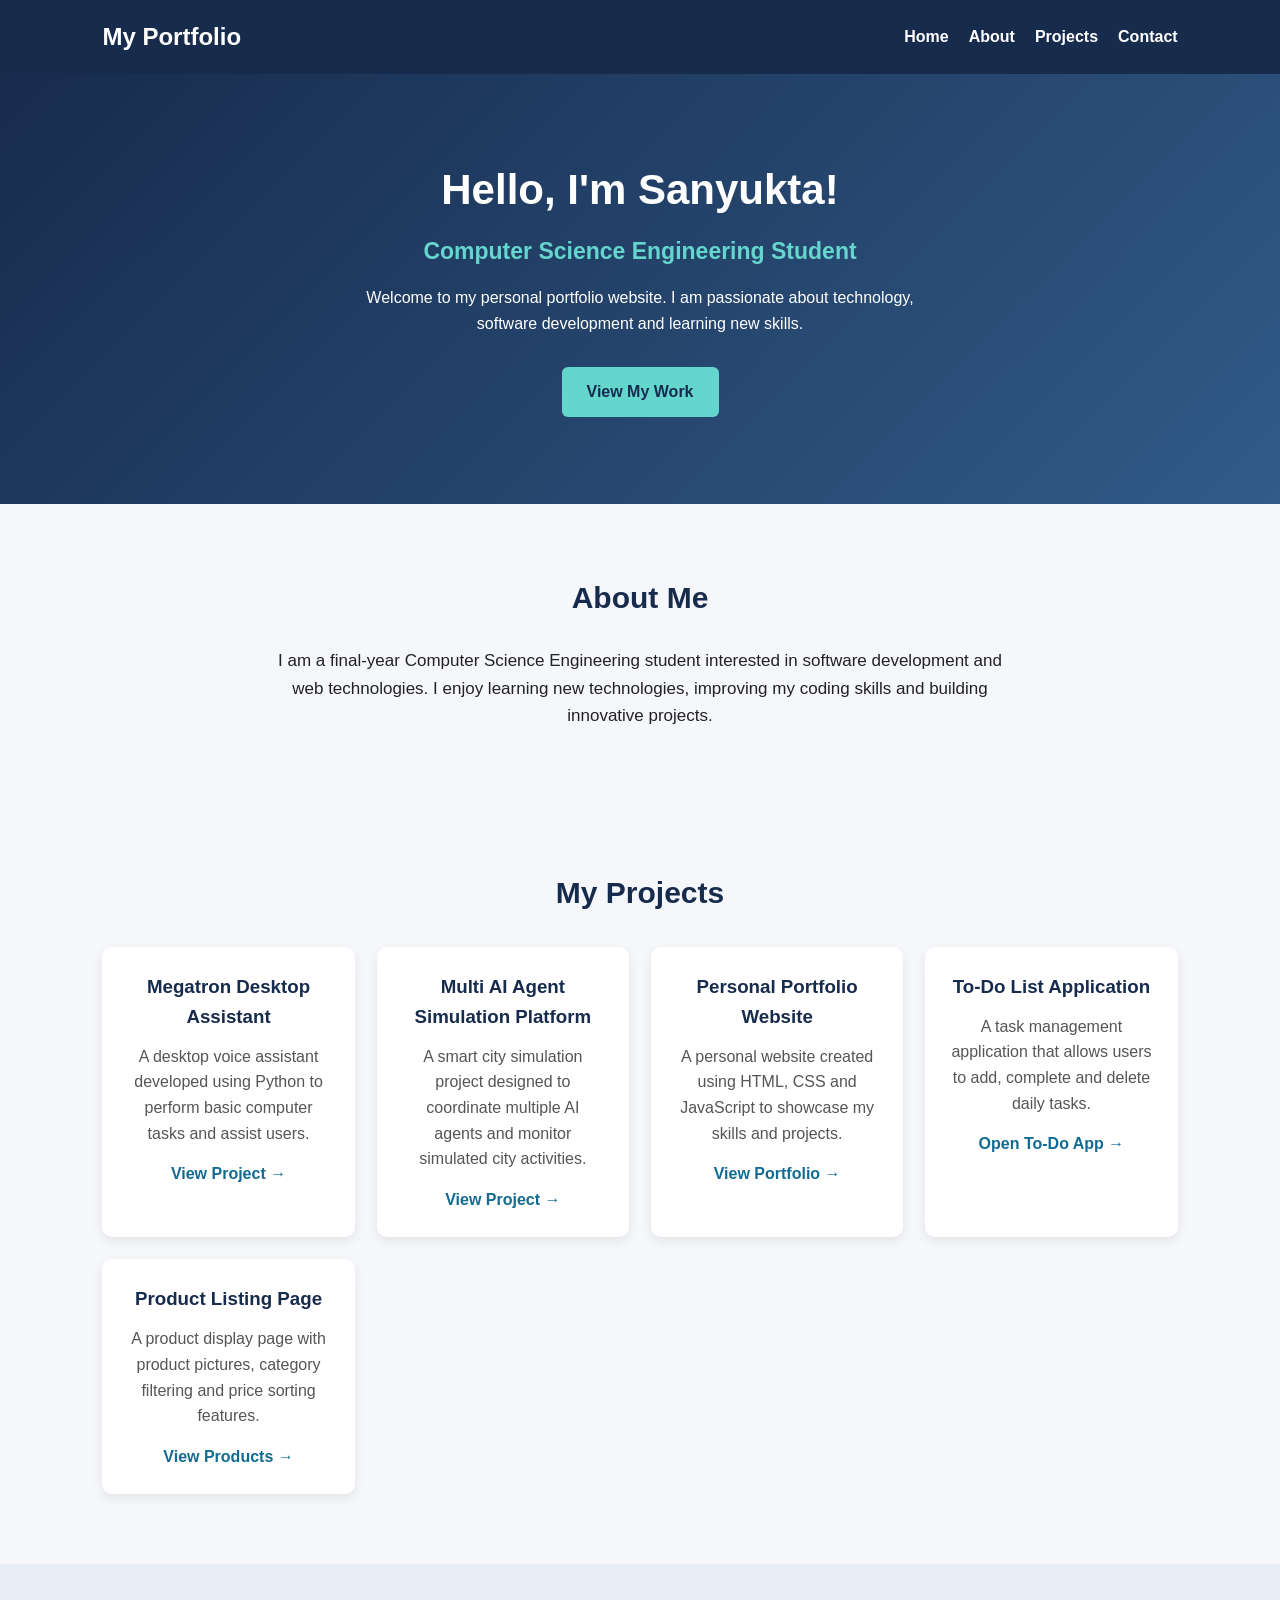
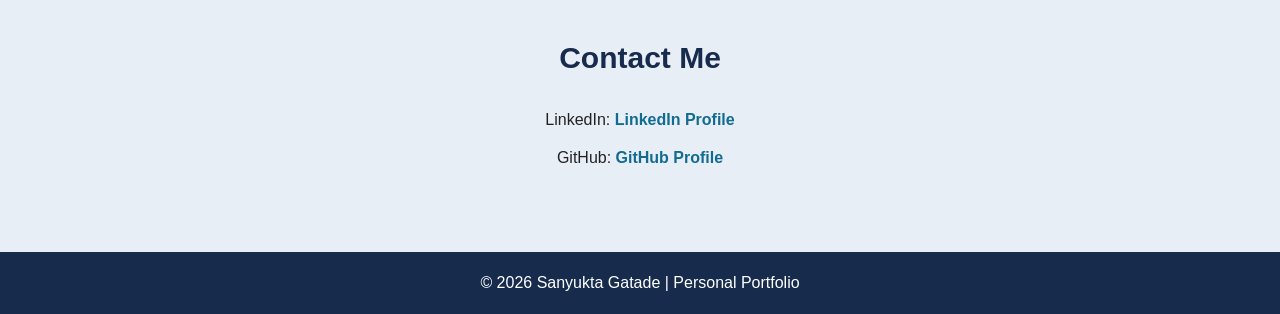
==== commit 206eb77c: "Add project cards for various applications" ====
--- a/index.html
+++ b/index.html
@@ -234,14 +234,21 @@
 
     <div class="project-container">
 
+      <!-- Project 1 -->
       <div class="project-card">
         <h3>Megatron Desktop Assistant</h3>
         <p>
           A desktop voice assistant developed using Python
           to perform basic computer tasks and assist users.
         </p>
-      </div>
-
+        <a href="https://github.com/sanyuktagatade-svg"
+           target="_blank" rel="noopener noreferrer"
+           class="project-link">
+          View Project →
+        </a>
+      </div>
+
+      <!-- Project 2 -->
       <div class="project-card">
         <h3>Multi AI Agent Simulation Platform</h3>
         <p>
@@ -249,16 +256,28 @@
           coordinate multiple AI agents and monitor
           simulated city activities.
         </p>
-      </div>
-
+        <a href="https://github.com/sanyuktagatade-svg"
+           target="_blank" rel="noopener noreferrer"
+           class="project-link">
+          View Project →
+        </a>
+      </div>
+
+      <!-- Project 3 -->
       <div class="project-card">
         <h3>Personal Portfolio Website</h3>
         <p>
           A personal website created using HTML, CSS
           and JavaScript to showcase my skills and projects.
         </p>
-      </div>
-
+        <a href="https://sanyuktagatade-svg.github.io/apexplanet-task-4/"
+           target="_blank" rel="noopener noreferrer"
+           class="project-link">
+          View Portfolio →
+        </a>
+      </div>
+
+      <!-- Project 4 -->
       <div class="project-card">
         <h3>To-Do List Application</h3>
         <p>
@@ -270,6 +289,7 @@
         </a>
       </div>
 
+      <!-- Project 5 -->
       <div class="project-card">
         <h3>Product Listing Page</h3>
         <p>
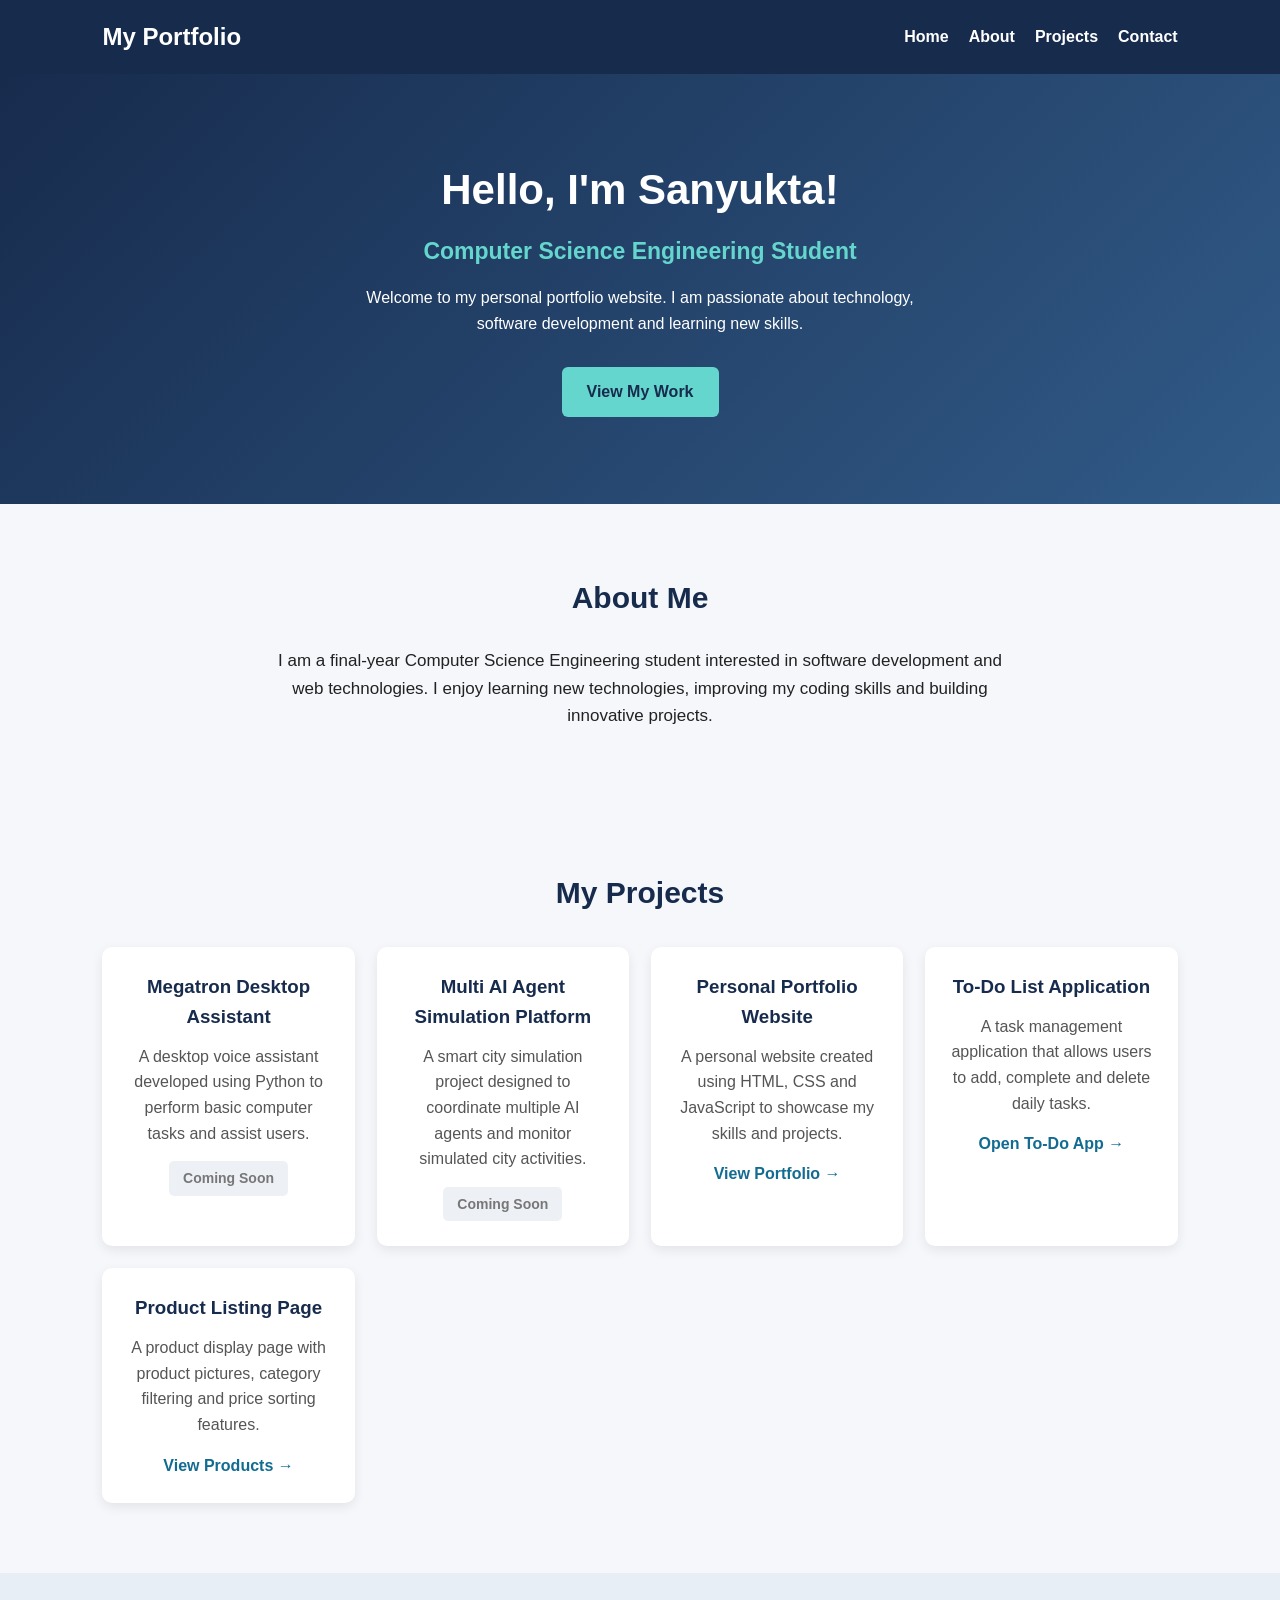
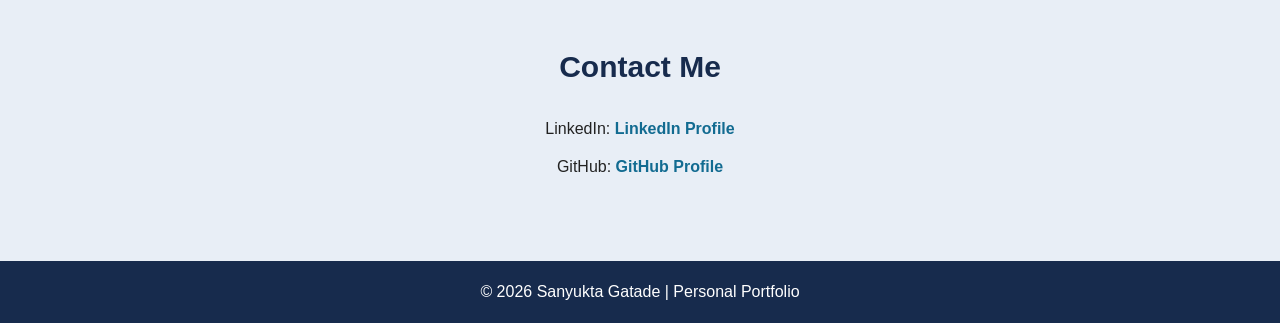
==== commit 01bcd1ce: "Add 'Coming Soon' label to project cards" ====
--- a/index.html
+++ b/index.html
@@ -149,6 +149,16 @@
       text-decoration: underline;
     }
 
+    .coming-soon {
+      display: inline-block;
+      color: #777;
+      background: #edf0f5;
+      padding: 6px 14px;
+      border-radius: 5px;
+      font-size: 14px;
+      font-weight: bold;
+    }
+
     .contact {
       background: #e8eef6;
     }
@@ -234,21 +244,17 @@
 
     <div class="project-container">
 
-      <!-- Project 1 -->
+      <!-- Megatron Project -->
       <div class="project-card">
         <h3>Megatron Desktop Assistant</h3>
         <p>
           A desktop voice assistant developed using Python
           to perform basic computer tasks and assist users.
         </p>
-        <a href="https://github.com/sanyuktagatade-svg"
-           target="_blank" rel="noopener noreferrer"
-           class="project-link">
-          View Project →
-        </a>
-      </div>
-
-      <!-- Project 2 -->
+        <span class="coming-soon">Coming Soon</span>
+      </div>
+
+      <!-- Multi AI Agent Project -->
       <div class="project-card">
         <h3>Multi AI Agent Simulation Platform</h3>
         <p>
@@ -256,14 +262,10 @@
           coordinate multiple AI agents and monitor
           simulated city activities.
         </p>
-        <a href="https://github.com/sanyuktagatade-svg"
-           target="_blank" rel="noopener noreferrer"
-           class="project-link">
-          View Project →
-        </a>
-      </div>
-
-      <!-- Project 3 -->
+        <span class="coming-soon">Coming Soon</span>
+      </div>
+
+      <!-- Portfolio Project -->
       <div class="project-card">
         <h3>Personal Portfolio Website</h3>
         <p>
@@ -277,7 +279,7 @@
         </a>
       </div>
 
-      <!-- Project 4 -->
+      <!-- To-Do Application -->
       <div class="project-card">
         <h3>To-Do List Application</h3>
         <p>
@@ -289,7 +291,7 @@
         </a>
       </div>
 
-      <!-- Project 5 -->
+      <!-- Product Listing -->
       <div class="project-card">
         <h3>Product Listing Page</h3>
         <p>
